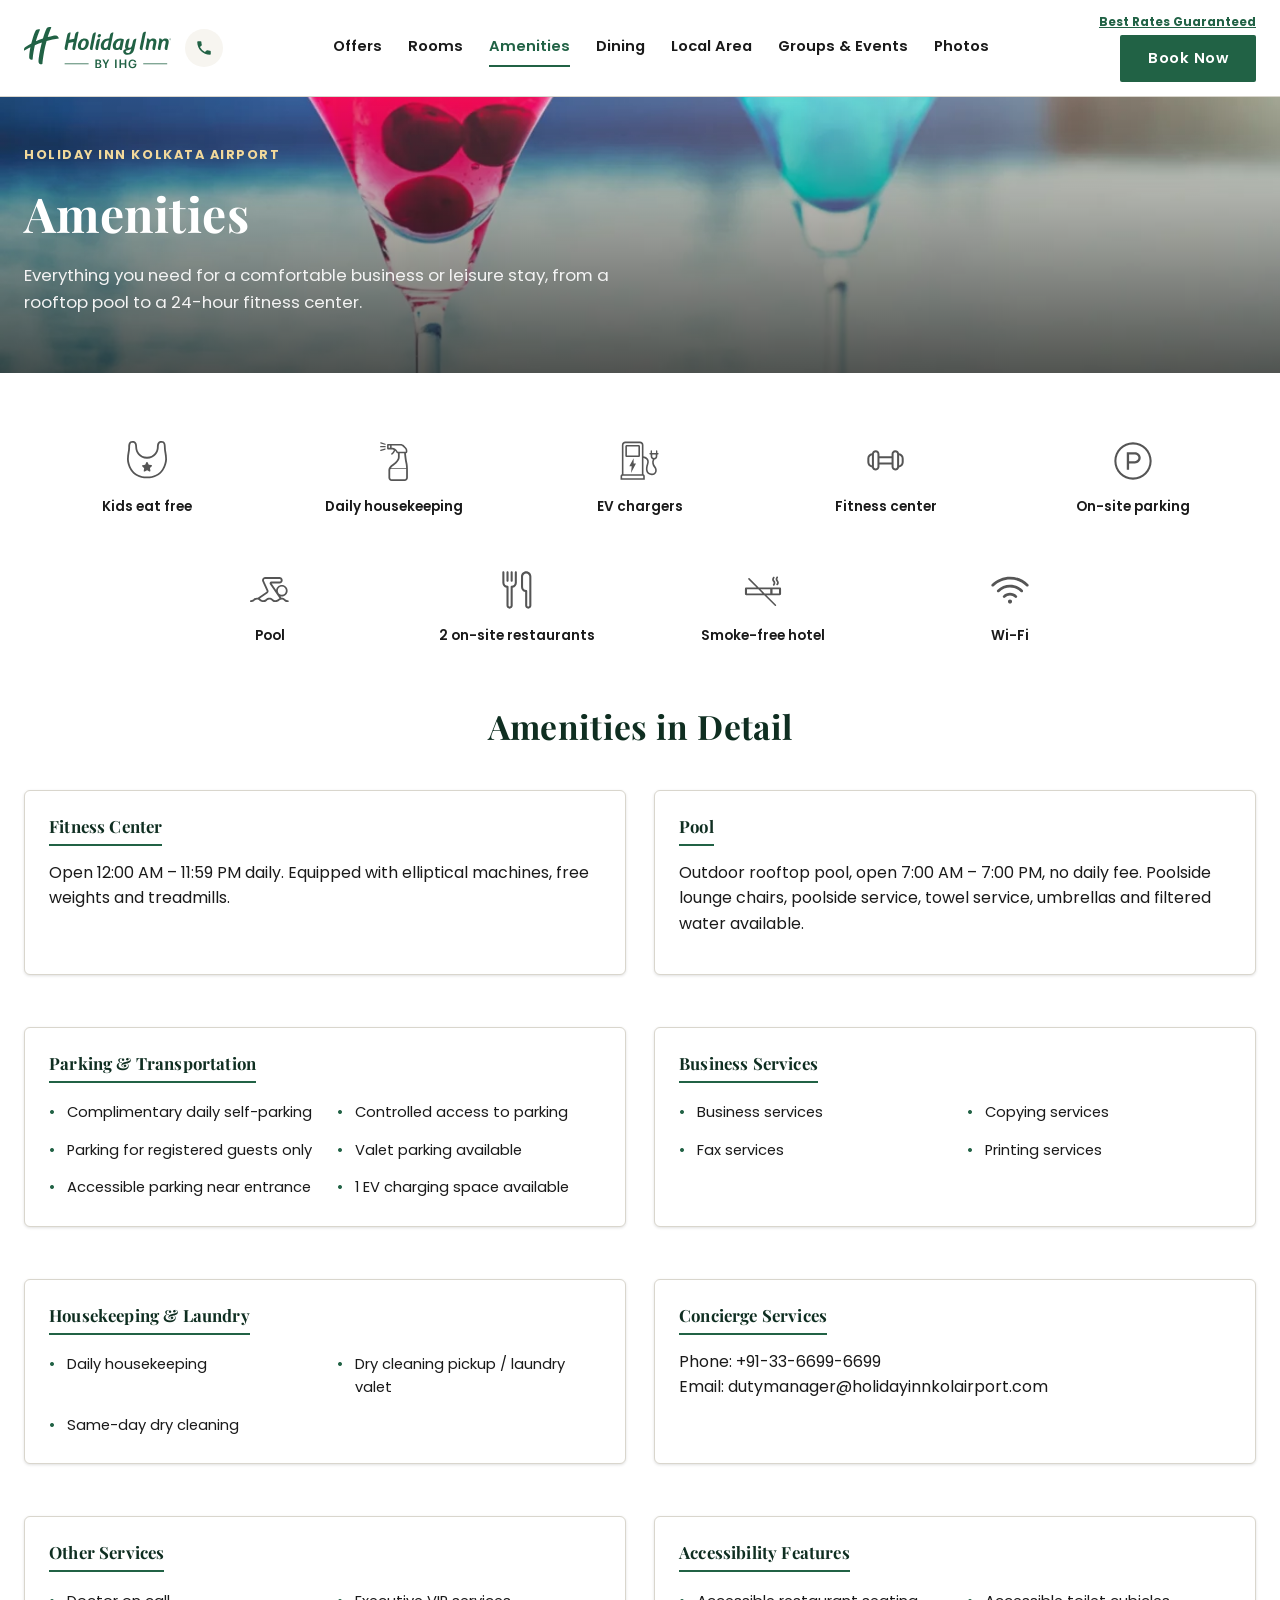
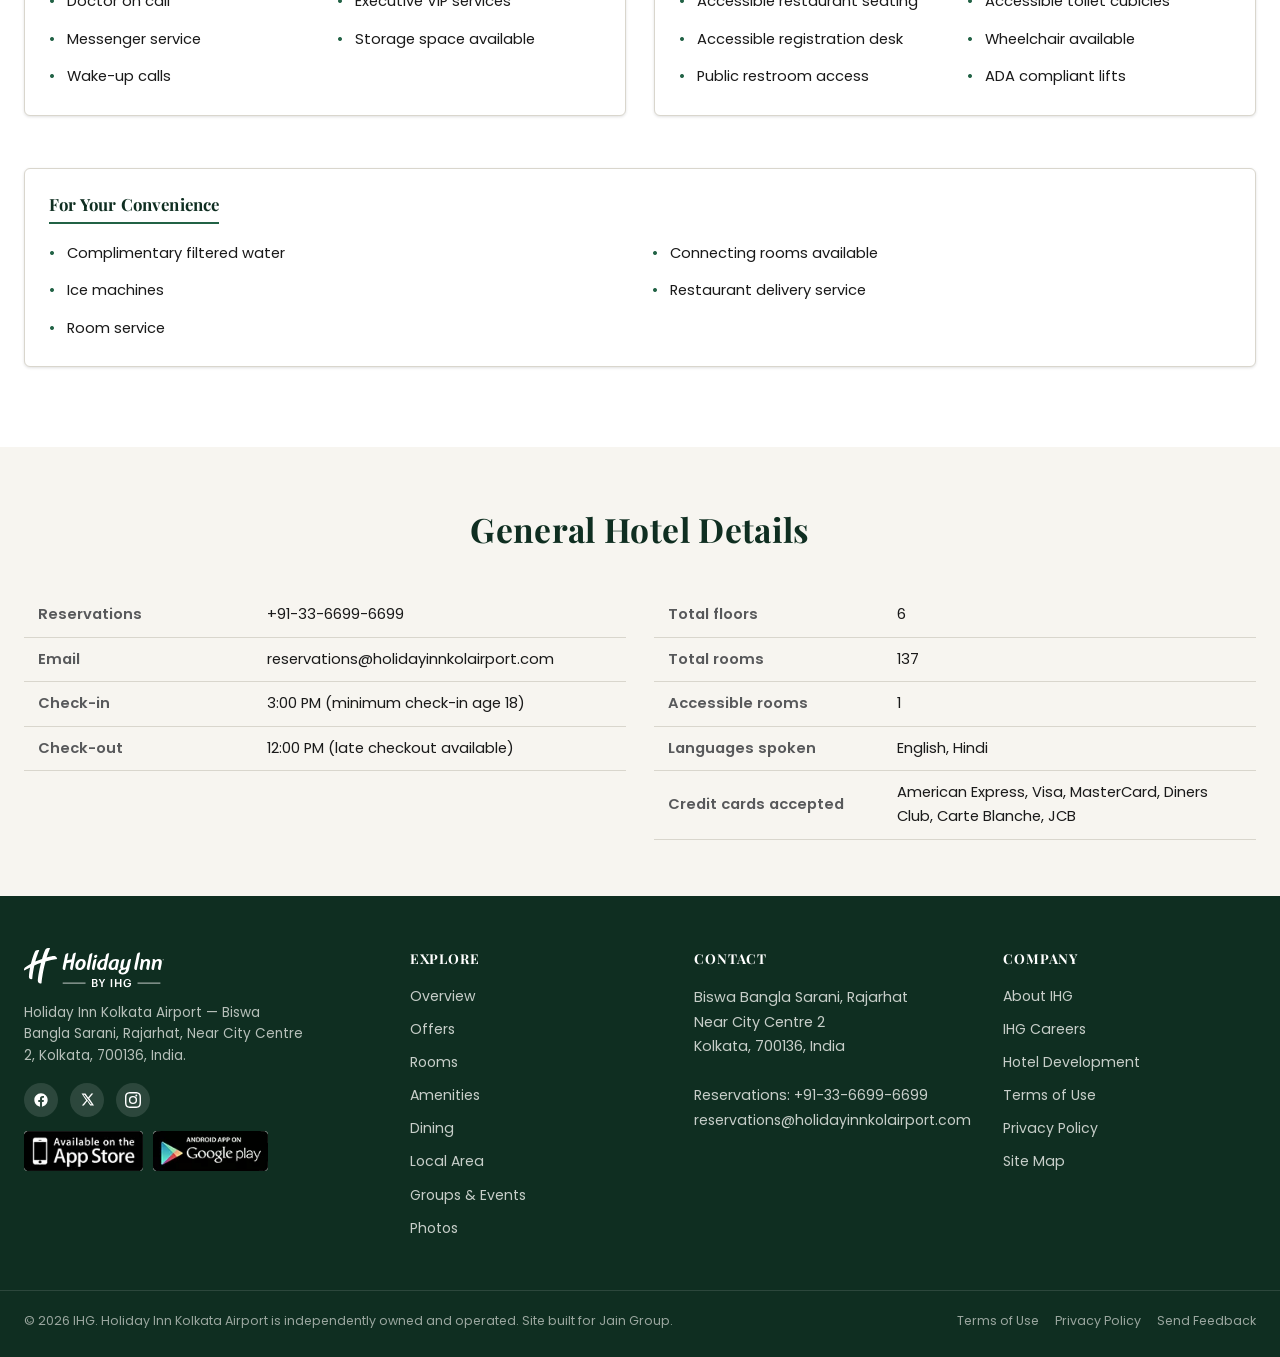
==== amenities.html @ 401a5717 "CC pritesh.zavery@ihg.com on every enquiry email alongside ai@thejaingroup.com Configurable via CC_E" ====
<!DOCTYPE html>
<html lang="en">
<head>
<!-- Google Tag Manager -->
<script>(function(w,d,s,l,i){w[l]=w[l]||[];w[l].push({'gtm.start':
new Date().getTime(),event:'gtm.js'});var f=d.getElementsByTagName(s)[0],
j=d.createElement(s),dl=l!='dataLayer'?'&l='+l:'';j.async=true;j.src=
'https://www.googletagmanager.com/gtm.js?id='+i+dl;f.parentNode.insertBefore(j,f);
})(window,document,'script','dataLayer','GTM-P3Q3MG9C');</script>
<!-- End Google Tag Manager -->
<meta charset="UTF-8">
<meta name="viewport" content="width=device-width, initial-scale=1.0">
<title>Amenities | Holiday Inn Kolkata Airport</title>
<meta name="description" content="Holiday Inn Kolkata Airport offers free Wi-Fi, a rooftop pool, fitness center and two on-site restaurants. Kids stay and eat free.">
<link rel="icon" href="assets/icons/favicon.png" type="image/png">
<link rel="canonical" href="https://holidayinnkolairport.com/amenities.html">
<meta name="robots" content="index, follow">
<meta property="og:type" content="website">
<meta property="og:site_name" content="Holiday Inn Kolkata Airport">
<meta property="og:title" content="Amenities | Holiday Inn Kolkata Airport">
<meta property="og:description" content="Holiday Inn Kolkata Airport offers free Wi-Fi, a rooftop pool, fitness center and two on-site restaurants. Kids stay and eat free.">
<meta property="og:url" content="https://holidayinnkolairport.com/amenities.html">
<meta property="og:image" content="https://holidayinnkolairport.com/assets/images/holiday-inn-kolkata-6541707615-2x1.jpg">
<meta name="twitter:card" content="summary_large_image">
<meta name="twitter:title" content="Amenities | Holiday Inn Kolkata Airport">
<meta name="twitter:description" content="Holiday Inn Kolkata Airport offers free Wi-Fi, a rooftop pool, fitness center and two on-site restaurants. Kids stay and eat free.">
<meta name="twitter:image" content="https://holidayinnkolairport.com/assets/images/holiday-inn-kolkata-6541707615-2x1.jpg">
<link rel="preconnect" href="https://fonts.googleapis.com">
<link rel="preconnect" href="https://fonts.gstatic.com" crossorigin>
<link href="https://fonts.googleapis.com/css2?family=Playfair+Display:wght@600;700&family=Poppins:wght@400;500;600;700&display=swap" rel="stylesheet">
<link rel="stylesheet" href="css/styles.css">

</head>
<body>
<!-- Google Tag Manager (noscript) -->
<noscript><iframe src="https://www.googletagmanager.com/ns.html?id=GTM-P3Q3MG9C"
height="0" width="0" style="display:none;visibility:hidden"></iframe></noscript>
<!-- End Google Tag Manager (noscript) -->

  <a class="skip-link" href="#main">Skip to main content</a>
  <header class="site-header">
    <div class="container header-inner">
      <div class="logo-group">
        <a href="index.html" class="logo-link" aria-label="Holiday Inn Kolkata Airport - Home">
          <img src="assets/icons/hi_logo.svg" alt="Holiday Inn by IHG">
        </a>
        <a href="tel:+913366996699" class="call-link" aria-label="Call Holiday Inn Kolkata Airport">
          <svg viewBox="0 0 24 24" width="18" height="18" fill="currentColor"><path d="M6.62 10.79a15.05 15.05 0 0 0 6.59 6.59l2.2-2.2a1 1 0 0 1 1.02-.24c1.12.37 2.33.57 3.57.57a1 1 0 0 1 1 1V20a1 1 0 0 1-1 1C10.61 21 3 13.39 3 4a1 1 0 0 1 1-1h3.5a1 1 0 0 1 1 1c0 1.24.2 2.45.57 3.57a1 1 0 0 1-.25 1.02l-2.2 2.2Z"/></svg>
        </a>
      </div>
      <nav class="main-nav" aria-label="Primary">
      <a href="offers.html" data-page="offers.html">Offers</a>
      <a href="rooms.html" data-page="rooms.html">Rooms</a>
      <a href="amenities.html" data-page="amenities.html" aria-current="page">Amenities</a>
      <a href="dining.html" data-page="dining.html">Dining</a>
      <a href="local-area.html" data-page="local-area.html">Local Area</a>
      <a href="events.html" data-page="events.html">Groups &amp; Events</a>
      <a href="photos.html" data-page="photos.html">Photos</a>
      </nav>
      <div class="header-cta">
        <button type="button" class="best-rate-link" data-scroll-target="#booking-widget">Best Rates Guaranteed</button>
        <button type="button" class="btn btn-primary" data-scroll-target="#booking-widget">Book Now</button>
      </div>
      <button class="nav-toggle" aria-label="Toggle navigation menu" aria-expanded="false"><span></span></button>
    </div>
  </header>
  <div class="nav-scrim"></div>
  <div class="mobile-book-bar">
    <div class="mbb-label">Best Rates Guaranteed</div>
    <button type="button" class="btn btn-primary btn-block" data-scroll-target="#booking-widget">Book Now</button>
  </div>

<main id="main">

  <section class="hero hero-small" style="background-image:url('assets/images/holiday-inn-kolkata-5002664314-4x3.jpg');">
    <div class="container hero-content">
      <div class="hero-eyebrow">Holiday Inn Kolkata Airport</div>
      <h1>Amenities</h1>
      <p class="lead">Everything you need for a comfortable business or leisure stay, from a rooftop pool to a 24-hour fitness center.</p>
    </div>
  </section>




  <section class="section">
    <div class="container">
      <div class="feature-grid-brick" style="margin-bottom:40px;">
        <div class="feature-card"><img src="assets/icons/icon-outline-kids-eat-free.svg" alt=""><span>Kids eat free</span></div>
        <div class="feature-card"><img src="assets/icons/icon-outline-housekeeping.svg" alt=""><span>Daily housekeeping</span></div>
        <div class="feature-card"><img src="assets/icons/icon-outline-ev-charge.svg" alt=""><span>EV chargers</span></div>
        <div class="feature-card"><img src="assets/icons/icon-outline-fitness-center.svg" alt=""><span>Fitness center</span></div>
        <div class="feature-card"><img src="assets/icons/icon-outline-parking.svg" alt=""><span>On-site parking</span></div>
        <div class="feature-card"><img src="assets/icons/icon-outline-pool.svg" alt=""><span>Pool</span></div>
        <div class="feature-card"><img src="assets/icons/icon-outline-restaurant.svg" alt=""><span>2 on-site restaurants</span></div>
        <div class="feature-card"><img src="assets/icons/icon-outline-non-smoking.svg" alt=""><span>Smoke-free hotel</span></div>
        <div class="feature-card"><img src="assets/icons/icon-outline-wifi.svg" alt=""><span>Wi-Fi</span></div>
      </div>

      <div class="section-head">
        <h2>Amenities in Detail</h2>
      </div>
      <div class="grid grid-2">
        <div class="amenity-block">
          <h3>Fitness Center</h3>
          <p>Open 12:00 AM &ndash; 11:59 PM daily. Equipped with elliptical machines, free weights and treadmills.</p>
        </div>
        <div class="amenity-block">
          <h3>Pool</h3>
          <p>Outdoor rooftop pool, open 7:00 AM &ndash; 7:00 PM, no daily fee. Poolside lounge chairs, poolside
          service, towel service, umbrellas and filtered water available.</p>
        </div>
        <div class="amenity-block" id="parking">
          <h3>Parking &amp; Transportation</h3>
          <ul class="amenity-list">
            <li>Complimentary daily self-parking</li><li>Controlled access to parking</li>
            <li>Parking for registered guests only</li><li>Valet parking available</li>
            <li>Accessible parking near entrance</li><li>1 EV charging space available</li>
          </ul>
        </div>
        <div class="amenity-block">
          <h3>Business Services</h3>
          <ul class="amenity-list">
            <li>Business services</li><li>Copying services</li><li>Fax services</li><li>Printing services</li>
          </ul>
        </div>
        <div class="amenity-block">
          <h3>Housekeeping &amp; Laundry</h3>
          <ul class="amenity-list">
            <li>Daily housekeeping</li><li>Dry cleaning pickup / laundry valet</li><li>Same-day dry cleaning</li>
          </ul>
        </div>
        <div class="amenity-block">
          <h3>Concierge Services</h3>
          <p>Phone: <a href="tel:+913366996699">+91-33-6699-6699</a><br>
          Email: <a href="mailto:dutymanager@holidayinnkolairport.com">dutymanager@holidayinnkolairport.com</a></p>
        </div>
        <div class="amenity-block">
          <h3>Other Services</h3>
          <ul class="amenity-list">
            <li>Doctor on call</li><li>Executive VIP services</li><li>Messenger service</li>
            <li>Storage space available</li><li>Wake-up calls</li>
          </ul>
        </div>
        <div class="amenity-block">
          <h3>Accessibility Features</h3>
          <ul class="amenity-list">
            <li>Accessible restaurant seating</li><li>Accessible toilet cubicles</li>
            <li>Accessible registration desk</li><li>Wheelchair available</li>
            <li>Public restroom access</li><li>ADA compliant lifts</li>
          </ul>
        </div>
        <div class="amenity-block" style="grid-column:1/-1;">
          <h3>For Your Convenience</h3>
          <ul class="amenity-list">
            <li>Complimentary filtered water</li><li>Connecting rooms available</li><li>Ice machines</li>
            <li>Restaurant delivery service</li><li>Room service</li>
          </ul>
        </div>
      </div>
    </div>
  </section>

  <section class="section section-alt">
    <div class="container">
      <div class="section-head"><h2>General Hotel Details</h2></div>
      <div class="grid grid-2">
        <div class="table-scroll">
        <table class="info-table">
          <tr><th>Reservations</th><td><a href="tel:+913366996699">+91-33-6699-6699</a></td></tr>
          <tr><th>Email</th><td><a href="mailto:reservations@holidayinnkolairport.com">reservations@holidayinnkolairport.com</a></td></tr>
          <tr><th>Check-in</th><td>3:00 PM (minimum check-in age 18)</td></tr>
          <tr><th>Check-out</th><td>12:00 PM (late checkout available)</td></tr>
        </table>
        </div>
        <div class="table-scroll">
        <table class="info-table">
          <tr><th>Total floors</th><td>6</td></tr>
          <tr><th>Total rooms</th><td>137</td></tr>
          <tr><th>Accessible rooms</th><td>1</td></tr>
          <tr><th>Languages spoken</th><td>English, Hindi</td></tr>
          <tr><th>Credit cards accepted</th><td>American Express, Visa, MasterCard, Diners Club, Carte Blanche, JCB</td></tr>
        </table>
        </div>
      </div>
    </div>
  </section>

</main>

  <footer class="site-footer">
    <div class="container footer-top">
      <div class="footer-brand">
        <img src="assets/icons/hi_logo.svg" alt="Holiday Inn by IHG">
        <p>Holiday Inn Kolkata Airport &mdash; Biswa Bangla Sarani, Rajarhat, Near City Centre 2, Kolkata, 700136, India.</p>
        <div class="footer-social">
          <a href="https://www.facebook.com/holidayinnkolairport/" target="_blank" rel="noopener" aria-label="Facebook"><svg viewBox="0 0 24 24" width="16" height="16" fill="currentColor"><path d="M22 12.06C22 6.5 17.52 2 12 2S2 6.5 2 12.06c0 5 3.66 9.15 8.44 9.94v-7.03H7.9v-2.91h2.54V9.85c0-2.5 1.49-3.89 3.78-3.89 1.1 0 2.24.2 2.24.2v2.47h-1.26c-1.24 0-1.63.77-1.63 1.56v1.87h2.78l-.44 2.91h-2.34V22c4.78-.79 8.44-4.94 8.44-9.94Z"/></svg></a>
          <a href="https://x.com/holidayinnkol" target="_blank" rel="noopener" aria-label="X (Twitter)"><svg viewBox="0 0 24 24" width="15" height="15" fill="currentColor"><path d="M18.24 2.5h3.02l-6.6 7.54 7.77 11.46h-6.08l-4.76-6.96-5.45 6.96H2.9l7.05-8.07L2.5 2.5h6.24l4.3 6.38 5.2-6.38Zm-1.06 17.1h1.67L7.13 4.31H5.34l11.84 15.29Z"/></svg></a>
          <a href="https://www.instagram.com/holidayinnkolkataairport/" target="_blank" rel="noopener" aria-label="Instagram"><svg viewBox="0 0 24 24" width="16" height="16" fill="currentColor"><path d="M12 2.16c3.2 0 3.58.01 4.85.07 1.17.05 1.8.24 2.22.41.56.22.96.48 1.38.9.42.42.68.82.9 1.38.17.42.36 1.05.41 2.22.06 1.27.07 1.65.07 4.85s-.01 3.58-.07 4.85c-.05 1.17-.24 1.8-.41 2.22-.22.56-.48.96-.9 1.38-.42.42-.82.68-1.38.9-.42.17-1.05.36-2.22.41-1.27.06-1.64.07-4.85.07s-3.58-.01-4.85-.07c-1.17-.05-1.8-.24-2.22-.41-.56-.22-.96-.48-1.38-.9-.42-.42-.68-.82-.9-1.38-.17-.42-.36-1.05-.41-2.22-.06-1.27-.07-1.64-.07-4.85s.01-3.58.07-4.85c.05-1.17.24-1.8.41-2.22.22-.56.48-.96.9-1.38.42-.42.82-.68 1.38-.9.42-.17 1.05-.36 2.22-.41 1.27-.06 1.65-.07 4.85-.07ZM12 0C8.74 0 8.33.01 7.05.07c-1.28.06-2.15.26-2.91.56-.79.31-1.46.72-2.13 1.39C1.24 2.7.83 3.37.52 4.15c-.3.76-.5 1.63-.56 2.91C-.01 8.33 0 8.74 0 12s.01 3.67.07 4.95c.06 1.28.26 2.15.56 2.91.31.79.72 1.46 1.39 2.13.67.67 1.34 1.08 2.13 1.39.76.3 1.63.5 2.91.56C8.33 23.99 8.74 24 12 24s3.67-.01 4.95-.07c1.28-.06 2.15-.26 2.91-.56.79-.31 1.46-.72 2.13-1.39.67-.67 1.08-1.34 1.39-2.13.3-.76.5-1.63.56-2.91.06-1.28.07-1.69.07-4.95s-.01-3.67-.07-4.95c-.06-1.28-.26-2.15-.56-2.91a5.6 5.6 0 0 0-1.39-2.13A5.6 5.6 0 0 0 19.86.63c-.76-.3-1.63-.5-2.91-.56C15.67.01 15.26 0 12 0Zm0 5.84A6.16 6.16 0 1 0 18.16 12 6.16 6.16 0 0 0 12 5.84Zm0 10.16A4 4 0 1 1 16 12a4 4 0 0 1-4 4Zm6.41-10.85a1.44 1.44 0 1 1-1.44-1.44 1.44 1.44 0 0 1 1.44 1.44Z"/></svg></a>
        </div>
        <div class="footer-badges">
          <a href="https://www.ihg.com/content/us/en/support/mobile" target="_blank" rel="noopener"><img src="assets/icons/app-store-badge.png" alt="Download on the App Store"></a>
          <a href="https://www.ihg.com/content/us/en/support/mobile" target="_blank" rel="noopener"><img src="assets/icons/google-play-badge.png" alt="Get it on Google Play"></a>
        </div>
      </div>
      <div class="footer-col">
        <h4>Explore</h4>
        <ul>
          <li><a href="index.html">Overview</a></li>
          <li><a href="offers.html">Offers</a></li>
          <li><a href="rooms.html">Rooms</a></li>
          <li><a href="amenities.html">Amenities</a></li>
          <li><a href="dining.html">Dining</a></li>
          <li><a href="local-area.html">Local Area</a></li>
          <li><a href="events.html">Groups &amp; Events</a></li>
          <li><a href="photos.html">Photos</a></li>
        </ul>
      </div>
      <div class="footer-col">
        <h4>Contact</h4>
        <address>
          Biswa Bangla Sarani, Rajarhat<br>Near City Centre 2<br>Kolkata, 700136, India<br><br>
          Reservations: <a href="tel:+913366996699">+91-33-6699-6699</a><br>
          <a href="mailto:reservations@holidayinnkolairport.com">reservations@holidayinnkolairport.com</a>
        </address>
      </div>
      <div class="footer-col">
        <h4>Company</h4>
        <ul>
          <li><a href="https://www.ihg.com/content/us/en/about/brands" target="_blank" rel="noopener">About IHG</a></li>
          <li><a href="https://careers.ihg.com/en/" target="_blank" rel="noopener">IHG Careers</a></li>
          <li><a href="https://development.ihg.com/" target="_blank" rel="noopener">Hotel Development</a></li>
          <li><a href="https://www.ihg.com/content/us/en/customer-care/tc" target="_blank" rel="noopener">Terms of Use</a></li>
          <li><a href="https://www.ihg.com/content/us/en/customer-care/privacy-and-cookie-center" target="_blank" rel="noopener">Privacy Policy</a></li>
          <li><a href="https://www.ihg.com/holidayinn/content/us/en/support/site-map" target="_blank" rel="noopener">Site Map</a></li>
        </ul>
      </div>
    </div>
    <div class="container footer-bottom">
      <span>&copy; 2026 IHG. Holiday Inn Kolkata Airport is independently owned and operated. Site built for Jain Group.</span>
      <ul>
        <li><a href="https://www.ihg.com/content/us/en/customer-care/tc" target="_blank" rel="noopener">Terms of Use</a></li>
        <li><a href="https://www.ihg.com/content/us/en/customer-care/privacy-and-cookie-center" target="_blank" rel="noopener">Privacy Policy</a></li>
        <li><a href="mailto:ai@thejaingroup.com">Send Feedback</a></li>
      </ul>
    </div>
  </footer>


  <div class="modal-overlay" id="booking-modal">
    <div class="modal-box" role="dialog" aria-modal="true" aria-labelledby="modal-title">
      <button type="button" class="modal-close" aria-label="Close">&times;</button>
      <h2 id="modal-title">Complete Your Enquiry</h2>
      <p class="modal-sub">Tell us a little about your stay and our reservations team will confirm availability and the best rate for you.</p>
      <div class="form-summary"></div>
      <form novalidate method="POST" id="enquiry-form">
        <input type="hidden" name="_subject" value="New Enquiry - Holiday Inn Kolkata Airport">
        <input type="hidden" name="_template" value="table">
        <input type="hidden" name="_captcha" value="false">
        <input type="text" name="_honey" style="display:none" tabindex="-1" autocomplete="off">
        <input type="hidden" name="_next" value="">
        <input type="hidden" name="_cc" value="" data-field="_cc">
        <input type="hidden" name="Enquiry Type" data-field="enquiry_type">
        <input type="hidden" name="Arrival Date" data-field="arrival">
        <input type="hidden" name="Departure Date" data-field="departure">
        <input type="hidden" name="Rooms &amp; Guests" data-field="rooms_guests">
        <input type="hidden" name="Interested In" data-field="interested_in">
        <input type="hidden" name="Submitted From Page" data-field="page">
        <p class="form-error"></p>
        <div class="form-group">
          <label for="f-name">Full Name *</label>
          <input type="text" id="f-name" name="Full Name" data-field="name" autocomplete="name" placeholder="e.g. Priya Sharma" required>
          <p class="field-error" data-for="name"></p>
        </div>
        <div class="form-group">
          <label for="f-phone">Phone Number *</label>
          <input type="tel" id="f-phone" name="Phone Number" data-field="phone" autocomplete="tel" inputmode="numeric" maxlength="10" placeholder="e.g. 9876543210" required>
          <p class="field-error" data-for="phone"></p>
        </div>
        <div class="form-group">
          <label for="f-email">Email Address *</label>
          <input type="email" id="f-email" name="Email Address" data-field="email" autocomplete="email" placeholder="e.g. you@example.com" required>
          <p class="field-error" data-for="email"></p>
        </div>
        <div class="agreement">
          <input type="checkbox" id="f-agree" data-field="agree" checked required>
          <label for="f-agree">I agree to be contacted by Holiday Inn Kolkata Airport by phone, SMS or email about this enquiry. *</label>
        </div>
        <button type="submit" class="btn btn-primary btn-block">Book Now</button>
        <p class="form-status"></p>
      </form>
    </div>
  </div>


<script src="js/config.js"></script>
<script src="js/main.js"></script>
</body>
</html>
---- css/styles.css ----
/* ==========================================================================
   Holiday Inn Kolkata Airport — site stylesheet
   Rebuilt for Jain Group. Brand green sampled from the official HI logo.
   ========================================================================== */

:root {
  --hi-green: #216245;
  --hi-green-dark: #163f2d;
  --hi-green-darker: #0f2e21;
  --hi-black: #1a1a1a;
  --hi-gold: #b7893f;
  --hi-cream: #f7f5f0;
  --hi-grey: #58595b;
  --hi-grey-light: #e7e5e0;
  --hi-border: #d9d6cd;
  --hi-white: #ffffff;
  --hi-red: #b3261e;
  --max-width: 1280px;
  --radius: 6px;
  --shadow-sm: 0 1px 3px rgba(0,0,0,.12);
  --shadow-md: 0 6px 24px rgba(0,0,0,.16);
  --font-body: "Poppins", "Segoe UI", Roboto, Helvetica, Arial, sans-serif;
  --font-head: "Playfair Display", Georgia, "Times New Roman", serif;
}

* { box-sizing: border-box; }
html { scroll-behavior: smooth; }
/* NOTE: deliberately no "overflow-x: hidden" here - Chrome breaks
   "position: sticky" on any descendant when overflow-x is set to anything
   but visible on html/body (this is what was stopping the navbar from
   sticking). The real overflow sources (long emails/phone numbers in
   grids, tables and cards) are fixed directly at the source below instead. */
body { max-width: 100%; }
/* Kill the default blue/grey tap-highlight box mobile browsers flash on
   every tap (that's the "element turns blue when clicked" you're seeing),
   and replace the default focus ring with a subtler brand-green one that
   still shows up for keyboard users. */
* { -webkit-tap-highlight-color: transparent; }
a, button, input, .btn, .card, .feature-card, .rg-button, .nav-toggle { outline: none; }
a:focus-visible, button:focus-visible, input:focus-visible,
.card:focus-visible, .feature-card:focus-visible, .nav-toggle:focus-visible {
  outline: 2px solid var(--hi-green);
  outline-offset: 2px;
}
body {
  margin: 0;
  font-family: var(--font-body);
  color: var(--hi-black);
  background: var(--hi-white);
  line-height: 1.6;
  -webkit-font-smoothing: antialiased;
}
img { max-width: 100%; display: block; }
a { color: inherit; text-decoration: none; }
ul { margin: 0; padding: 0; list-style: none; }
h1, h2, h3, h4 { font-family: var(--font-head); margin: 0 0 .5em; font-weight: 700; color: var(--hi-green-darker); letter-spacing: .01em; }
p { margin: 0 0 1em; overflow-wrap: break-word; }
.container { max-width: var(--max-width); margin: 0 auto; padding: 0 24px; }
.visually-hidden {
  position: absolute; width: 1px; height: 1px; overflow: hidden;
  clip: rect(0 0 0 0); white-space: nowrap;
}
.skip-link {
  position: absolute; left: -999px; top: 0; background: var(--hi-green);
  color: #fff; padding: 10px 16px; z-index: 2000; border-radius: 0 0 6px 0;
}
.skip-link:focus { left: 0; }

/* ---------- Buttons ---------- */
.btn {
  display: inline-block;
  border: none;
  cursor: pointer;
  font-family: var(--font-body);
  font-weight: 600;
  letter-spacing: .03em;
  padding: 13px 28px;
  border-radius: 2px;
  font-size: .92rem;
  text-align: center;
  transition: background .15s ease, transform .1s ease;
}
.btn:active { transform: translateY(1px); }
.btn-primary { background: var(--hi-green); color: #fff; }
.btn-primary:hover { background: var(--hi-green-dark); }
.btn-outline { background: transparent; border: 2px solid var(--hi-green); color: var(--hi-green); }
.btn-outline:hover { background: var(--hi-green); color: #fff; }
.btn-block { width: 100%; }
.btn-gold { background: var(--hi-gold); color: #fff; }
.btn-gold:hover { background: #96702f; }

/* ---------- Header ---------- */
/* Sticky has to live on the outer .site-header, not .header-inner: a sticky
   element can only "float" within its own parent's box, and .site-header
   used to be exactly as tall as .header-inner, leaving it nowhere to
   stick - so it just scrolled away like normal content. */
.site-header {
  background: #fff;
  position: sticky;
  top: 0;
  z-index: 650; /* must stay above .main-nav (600) so the toggle button
                   (and its X icon) is never hidden behind the open menu */
}

.header-inner {
  display: flex;
  align-items: center;
  justify-content: space-between;
  padding-top: 14px;
  padding-bottom: 14px;
  gap: 20px;
  background: #fff;
  border-bottom: 1px solid var(--hi-border);
}
.logo-group { display: flex; align-items: center; gap: 14px; flex-shrink: 0; }
.logo-link { display: flex; align-items: center; flex-shrink: 0; }
.logo-link img { height: 42px; width: auto; }
.call-link {
  display: flex; align-items: center; justify-content: center; flex-shrink: 0;
  width: 38px; height: 38px; border-radius: 50%;
  background: var(--hi-cream); color: var(--hi-green);
}
.call-link:hover { background: var(--hi-green); color: #fff; }
.main-nav { display: flex; align-items: center; gap: 26px; flex-wrap: wrap; }
.main-nav a {
  font-size: .92rem;
  font-weight: 600;
  color: var(--hi-black);
  padding: 6px 0;
  border-bottom: 2px solid transparent;
  white-space: nowrap;
}
.main-nav a:hover,
.main-nav a[aria-current="page"] { color: var(--hi-green); border-color: var(--hi-green); }

.header-cta { display: flex; flex-direction: column; align-items: flex-end; gap: 4px; flex-shrink: 0; }
.best-rate-link {
  font-size: .74rem;
  font-weight: 700;
  color: var(--hi-green);
  text-decoration: underline;
  cursor: pointer;
  background: none;
  border: none;
  padding: 0;
  font-family: var(--font-body);
}
.nav-toggle {
  display: none;
  background: none;
  border: none;
  cursor: pointer;
  padding: 6px;
  position: relative; /* z-index only applies to positioned elements - without
                          this the toggle stayed hidden/unclickable behind the
                          open .main-nav panel (which has z-index: 600) */
  z-index: 650;
}
.nav-toggle span, .nav-toggle span::before, .nav-toggle span::after {
  display: block; width: 24px; height: 2px; background: var(--hi-black);
  position: relative; transition: transform .2s ease, opacity .2s ease, top .2s ease;
}
.nav-toggle span::before, .nav-toggle span::after { content: ""; position: absolute; left: 0; }
.nav-toggle span::before { top: -7px; }
.nav-toggle span::after { top: 7px; }
/* Open state: hamburger morphs into an X */
.nav-toggle.open span { background: transparent; }
.nav-toggle.open span::before { top: 0; transform: rotate(45deg); }
.nav-toggle.open span::after { top: 0; transform: rotate(-45deg); }

/* Fixed bottom "Book Now" bar - shown only on mobile/tablet (see breakpoint below) */
.mobile-book-bar {
  display: none;
  position: fixed;
  left: 0; right: 0; bottom: 0;
  z-index: 550;
  background: #fff;
  border-top: 1px solid var(--hi-border);
  box-shadow: 0 -4px 16px rgba(0,0,0,.14);
  padding: 8px 16px calc(8px + env(safe-area-inset-bottom, 0px));
  text-align: center;
}
.mbb-label { font-size: .72rem; font-weight: 700; color: var(--hi-green); margin-bottom: 6px; }
.mobile-book-bar .btn { padding: 12px 20px; }

/* ---------- Hero ---------- */
.hero {
  position: relative;
  min-height: 420px;
  background-size: cover;
  background-position: center;
  display: flex;
  align-items: flex-end;
  color: #fff;
}
.hero::after {
  content: "";
  position: absolute; inset: 0;
  background: linear-gradient(180deg, rgba(0,0,0,.05) 0%, rgba(0,0,0,.65) 100%);
}
.hero-content { position: relative; z-index: 1; padding-top: 48px; padding-bottom: 40px; width: 100%; }
.hero-eyebrow { text-transform: uppercase; letter-spacing: .12em; font-weight: 700; font-size: .8rem; color: #f2d99b; margin-bottom: 10px; }
.hero h1 { color: #fff; font-size: clamp(1.9rem, 4vw, 3rem); margin-bottom: 10px; }
.hero p.lead { max-width: 640px; font-size: 1.05rem; color: #f3f3f3; }
.hero-small { min-height: 260px; }

.stars {
  position: relative; display: inline-block; font-size: 1.3rem; line-height: 1;
  letter-spacing: 2px; color: var(--hi-grey-light);
}
.stars::before { content: "\2605\2605\2605\2605\2605"; }
.stars-fg {
  position: absolute; left: 0; top: 0; display: inline-block; overflow: hidden;
  white-space: nowrap; width: var(--fill); color: var(--hi-gold);
}
.rating-score { display: block; color: var(--hi-green-darker); font-weight: 700; font-size: 1.2rem; margin-top: 2px; }
.rating-max { font-weight: 400; color: var(--hi-grey); font-size: .85rem; }
.rating-label { display: block; color: var(--hi-grey); font-size: .68rem; text-transform: uppercase; letter-spacing: .05em; margin-top: 2px; }

/* Tagline + guest rating - its own dedicated, centered section between the
   booking widget and the Overview section (matches the real site's
   heading-then-rating pairing in spirit, without crowding either the hero
   photo or the heading text where it kept colliding on narrow screens). */
.tagline-rating-section {
  background: #fff;
  border-bottom: 1px solid var(--hi-border);
  padding: 32px 0;
}
.tagline-rating-inner {
  display: flex; flex-direction: column; align-items: center; text-align: center; gap: 18px;
}
.tagline-centered {
  display: flex; align-items: center; gap: 10px; margin: 0;
  font-weight: 700; font-size: clamp(1.2rem, 2.8vw, 1.6rem);
  color: var(--hi-green-darker);
}
.tagline-centered svg { color: var(--hi-gold); flex-shrink: 0; }
.tagline-divider { width: 64px; height: 3px; background: var(--hi-gold); border-radius: 2px; }
.rating-row {
  display: flex; align-items: center; justify-content: center;
  flex-wrap: wrap; gap: 10px 14px; text-align: center;
}
.rating-row .stars { font-size: 1.5rem; }
.rating-row .rating-score { display: inline; font-size: 1.3rem; margin-top: 0; }
.rating-row .rating-label {
  display: inline; margin-top: 0; padding-left: 14px; border-left: 1px solid var(--hi-border);
}

/* ---------- Booking widget ---------- */
.booking-widget-wrap {
  background: var(--hi-cream);
  border-bottom: 1px solid var(--hi-border);
}
.booking-widget {
  position: relative;
  margin: -46px auto 0;
  max-width: 1040px;
  background: #fff;
  border-radius: var(--radius);
  box-shadow: var(--shadow-md);
  padding: 22px;
  display: flex;
  flex-wrap: wrap;
  gap: 16px;
  align-items: end;
  z-index: 5;
}
.bw-field { flex: 1 1 200px; min-width: 170px; max-width: 100%; position: relative; }
.bw-field label {
  display: block; font-size: .72rem; font-weight: 700; text-transform: uppercase;
  letter-spacing: .05em; color: var(--hi-grey); margin-bottom: 6px;
}
.bw-field input[type="date"],
.bw-field .rg-button {
  width: 100%;
  padding: 12px 14px;
  border: 1px solid var(--hi-border);
  border-radius: 4px;
  font-size: .95rem;
  font-family: inherit;
  background: #fff;
  cursor: pointer;
  text-align: left;
  color: var(--hi-black);
}
.bw-field input[type="date"]:focus,
.bw-field .rg-button:focus { outline: 2px solid var(--hi-green); outline-offset: 1px; }
.bw-cta { flex: 0 0 auto; }
.bw-cta .btn { width: 100%; padding: 13px 30px; }

.rg-panel {
  display: none;
  position: absolute;
  top: calc(100% + 6px);
  left: 0;
  width: 280px;
  max-width: 90vw;
  background: #fff;
  border: 1px solid var(--hi-border);
  border-radius: var(--radius);
  box-shadow: var(--shadow-md);
  padding: 16px;
  z-index: 20;
}
.rg-panel.open { display: block; }
.rg-row { display: flex; align-items: center; justify-content: space-between; padding: 8px 0; border-bottom: 1px solid var(--hi-grey-light); }
.rg-row:last-of-type { border-bottom: none; }
.rg-row-label { font-size: .88rem; font-weight: 600; }
.rg-row-sub { font-size: .72rem; color: var(--hi-grey); }
.rg-stepper { display: flex; align-items: center; gap: 10px; }
.rg-stepper button {
  width: 28px; height: 28px; border-radius: 50%; border: 1px solid var(--hi-green);
  background: #fff; color: var(--hi-green); font-size: 1rem; cursor: pointer; line-height: 1;
}
.rg-stepper button:disabled { opacity: .35; cursor: not-allowed; }
.rg-stepper span { min-width: 18px; text-align: center; font-weight: 700; }
.rg-done { margin-top: 10px; width: 100%; }

/* ---------- Sections ---------- */
.section { padding: 56px 0; }
.section-alt { background: var(--hi-cream); }
.section-head { max-width: 720px; margin: 0 auto 36px; text-align: center; }
.section-head h2 { font-size: clamp(1.5rem, 3vw, 2.1rem); }
.section-head p { color: var(--hi-grey); }

.grid { display: grid; gap: 28px; }
.grid > * { min-width: 0; } /* prevent long unbreakable content (emails, phone numbers) from forcing grid tracks to overflow */
.grid-2 { grid-template-columns: repeat(2, minmax(0, 1fr)); }
.grid-3 { grid-template-columns: repeat(3, minmax(0, 1fr)); }
.grid-4 { grid-template-columns: repeat(4, minmax(0, 1fr)); }

/* Feature icons - brick/pyramid layout: 5 in first row, 4 centered below */
.feature-grid-brick { display: flex; flex-wrap: wrap; justify-content: center; gap: 28px 0; }
.feature-card {
  text-align: center;
  padding: 12px 10px;
  flex: 0 0 20%;
  max-width: 20%;
}
.feature-card img { width: 40px; height: 40px; margin: 0 auto 12px; }
.feature-card span { font-size: .85rem; font-weight: 600; }

.overview-split { display: grid; grid-template-columns: 1.1fr .9fr; gap: 40px; align-items: center; }
.overview-split img { border-radius: var(--radius); box-shadow: var(--shadow-sm); }

.card {
  background: #fff;
  border: 1px solid var(--hi-border);
  border-radius: var(--radius);
  overflow: hidden;
  box-shadow: var(--shadow-sm);
  display: flex;
  flex-direction: column;
}
.card img { aspect-ratio: 4/3; object-fit: cover; width: 100%; }
.card-body { padding: 18px 20px; display: flex; flex-direction: column; gap: 8px; flex: 1; }
.card-body h3 { font-size: 1.1rem; margin-bottom: 2px; }
.card-body .meta { font-size: .8rem; color: var(--hi-grey); text-transform: uppercase; letter-spacing: .03em; }
.card-body p { color: var(--hi-grey); font-size: .92rem; margin-bottom: 6px; }
.card-body .card-cta { margin-top: auto; }

.tag-row { display: flex; flex-wrap: wrap; gap: 6px; margin: 4px 0; }
.tag {
  background: var(--hi-cream);
  border: 1px solid var(--hi-border);
  border-radius: 20px;
  padding: 3px 12px;
  font-size: .72rem;
  color: var(--hi-grey);
}

/* Amenity blocks - card treatment so blocks of plain text read as sections */
.amenity-block {
  background: #fff;
  border: 1px solid var(--hi-border);
  border-radius: var(--radius);
  padding: 22px 24px;
  margin-bottom: 24px;
  box-shadow: var(--shadow-sm);
}
.amenity-block h3 { border-bottom: 2px solid var(--hi-green); display: inline-block; padding-bottom: 4px; margin-bottom: 14px; font-size: 1.05rem; }
.amenity-list { display: grid; grid-template-columns: repeat(2, minmax(0, 1fr)); gap: 6px 24px; }
.amenity-list li { font-size: .92rem; padding: 4px 0; position: relative; padding-left: 18px; color: var(--hi-black); overflow-wrap: break-word; }
.amenity-list li::before { content: "•"; color: var(--hi-green); position: absolute; left: 0; font-weight: 700; }

.table-scroll { width: 100%; overflow-x: auto; }
.info-table { width: 100%; border-collapse: collapse; font-size: .92rem; table-layout: fixed; }
.info-table th, .info-table td { text-align: left; padding: 10px 14px; border-bottom: 1px solid var(--hi-border); }
.info-table td { overflow-wrap: anywhere; }
.info-table th { width: 38%; color: var(--hi-grey); font-weight: 600; }

.offer-badge {
  position: absolute; top: 14px; left: 14px; background: var(--hi-gold); color: #fff;
  font-size: .7rem; font-weight: 700; padding: 4px 10px; border-radius: 3px; letter-spacing: .04em;
}
.card-media { position: relative; }

/* ---------- Photos page: quick-jump tabs + per-category sections ---------- */
.gallery-tabs { display: flex; flex-wrap: wrap; gap: 10px; justify-content: center; margin-bottom: 8px; }
.gallery-tabs a {
  display: inline-block;
  border: 1px solid var(--hi-border);
  background: #fff;
  padding: 9px 20px;
  border-radius: 24px;
  font-weight: 600;
  font-size: .85rem;
  cursor: pointer;
  color: var(--hi-grey);
}
.gallery-tabs a:hover { background: var(--hi-green); color: #fff; border-color: var(--hi-green); }
.photo-section { padding: 40px 0; }
.photo-section:not(:last-child) { border-bottom: 1px solid var(--hi-border); }
.photo-section h2 { text-align: center; margin-bottom: 24px; }
.gallery-grid { display: grid; grid-template-columns: repeat(4, 1fr); gap: 14px; }
.gallery-grid figure { margin: 0; border-radius: var(--radius); overflow: hidden; cursor: zoom-in; position: relative; background: var(--hi-grey-light); }
.gallery-grid img { aspect-ratio: 4/3; object-fit: cover; width: 100%; transition: transform .3s; }
.gallery-grid figure:hover img { transform: scale(1.06); }
.gallery-grid figcaption {
  position: absolute; left: 0; right: 0; bottom: 0; padding: 8px 10px;
  background: linear-gradient(0deg, rgba(0,0,0,.7), transparent);
  color: #fff; font-size: .75rem; opacity: 0; transition: opacity .2s;
}
.gallery-grid figure:hover figcaption { opacity: 1; }

.lightbox {
  display: none; position: fixed; inset: 0; background: rgba(0,0,0,.9); z-index: 3000;
  align-items: center; justify-content: center; padding: 30px;
}
.lightbox.open { display: flex; }
.lightbox img { max-width: 90vw; max-height: 82vh; border-radius: 4px; }
.lightbox-caption { color: #fff; text-align: center; margin-top: 14px; font-size: .9rem; }
.lightbox-close, .lightbox-nav {
  position: absolute; background: rgba(255,255,255,.12); border: none; color: #fff;
  width: 44px; height: 44px; border-radius: 50%; cursor: pointer; font-size: 1.3rem;
}
.lightbox-close { top: 20px; right: 20px; }
.lightbox-prev { left: 20px; top: 50%; transform: translateY(-50%); }
.lightbox-next { right: 20px; top: 50%; transform: translateY(-50%); }

/* Map */
.map-wrap { border-radius: var(--radius); overflow: hidden; box-shadow: var(--shadow-sm); border: 1px solid var(--hi-border); min-width: 0; }
.map-wrap iframe { width: 100%; height: 360px; border: 0; display: block; max-width: 100%; }

/* Contact / address card */
.contact-card { background: var(--hi-cream); border-radius: var(--radius); padding: 26px; border: 1px solid var(--hi-border); min-width: 0; }
.contact-card h3 { margin-bottom: 14px; }
.contact-card dl { display: grid; grid-template-columns: auto minmax(0, 1fr); gap: 6px 14px; font-size: .92rem; }
.contact-card dt { font-weight: 700; color: var(--hi-grey); }
.contact-card dd { margin: 0; overflow-wrap: anywhere; }

/* ---------- Modal (booking inquiry form) ---------- */
.modal-overlay {
  display: none; position: fixed; inset: 0; background: rgba(10,20,15,.55);
  z-index: 4000; align-items: center; justify-content: center; padding: 20px;
}
.modal-overlay.open { display: flex; }
.modal-box {
  background: #fff; border-radius: 8px; max-width: 480px; width: 100%;
  max-height: 92vh; overflow-y: auto; padding: 32px 28px 26px; position: relative;
  box-shadow: var(--shadow-md);
}
.modal-close {
  position: absolute; top: 14px; right: 14px; background: none; border: none;
  font-size: 1.4rem; cursor: pointer; color: var(--hi-grey); line-height: 1;
}
.modal-box h2 { font-size: 1.4rem; margin-bottom: 4px; }
.modal-sub { color: var(--hi-grey); font-size: .88rem; margin-bottom: 20px; }
.form-group { margin-bottom: 14px; }
.form-group label { display: block; font-size: .82rem; font-weight: 700; margin-bottom: 6px; }
.form-group input {
  width: 100%; padding: 11px 13px; border: 1px solid var(--hi-border); border-radius: 4px; font-size: .95rem; font-family: inherit;
}
.form-group input:focus { outline: 2px solid var(--hi-green); outline-offset: 1px; }
.form-group input.invalid { border-color: var(--hi-red); }
.field-error { color: var(--hi-red); font-size: .74rem; margin: 5px 0 0; min-height: 0; }
.form-summary {
  background: var(--hi-cream); border: 1px solid var(--hi-border); border-radius: 4px;
  padding: 10px 14px; font-size: .82rem; color: var(--hi-grey); margin-bottom: 18px;
}
.agreement {
  display: flex; gap: 8px; align-items: flex-start; margin: 14px 0;
  font-size: .72rem; line-height: 1.4; color: var(--hi-grey);
}
.agreement input {
  margin: 2px 0 0; width: 13px; height: 13px; flex-shrink: 0; accent-color: var(--hi-green); cursor: pointer;
}
.agreement label { cursor: pointer; }
.form-error { color: var(--hi-red); font-size: .8rem; margin-bottom: 10px; display: none; }
.form-error.show { display: block; }
.form-status { font-size: .85rem; margin-top: 10px; text-align: center; }

/* ---------- Footer ---------- */
.site-footer { background: var(--hi-green-darker); color: #d8ddd9; padding: 52px 0 0; font-size: .9rem; }
.footer-top { display: grid; grid-template-columns: 1.4fr repeat(3, 1fr); gap: 32px; padding-bottom: 40px; border-bottom: 1px solid rgba(255,255,255,.12); }
.footer-brand img { height: 40px; margin-bottom: 14px; filter: brightness(0) invert(1); }
.footer-brand p { color: #b7c0ba; font-size: .85rem; max-width: 280px; }
.footer-social { display: flex; gap: 12px; margin-top: 16px; }
.footer-social a {
  width: 34px; height: 34px; border-radius: 50%; background: rgba(255,255,255,.12);
  display: flex; align-items: center; justify-content: center; flex-shrink: 0; color: #fff;
  line-height: 0;
}
.footer-social svg { display: block; }
.footer-col h4 { color: #fff; font-size: .85rem; text-transform: uppercase; letter-spacing: .06em; margin-bottom: 16px; }
.footer-col ul li { margin-bottom: 10px; }
.footer-col a { color: #c7cec9; font-size: .88rem; }
.footer-col a:hover { color: #fff; text-decoration: underline; }
.footer-col address { font-style: normal; color: #c7cec9; line-height: 1.7; }
.footer-badges { display: flex; gap: 10px; margin-top: 14px; flex-wrap: wrap; }
.footer-badges img { height: 40px; width: auto; border-radius: 4px; filter: none; }
.footer-bottom {
  display: flex; align-items: center; justify-content: space-between; flex-wrap: wrap; gap: 10px;
  padding-top: 20px; padding-bottom: 26px; color: #9aa69f; font-size: .78rem;
}
.footer-bottom ul { display: flex; flex-wrap: wrap; gap: 16px; }
.footer-bottom a { color: #9aa69f; }
.footer-bottom a:hover { color: #fff; }

/* ---------- Thank you page ---------- */
.ty-wrap { min-height: 70vh; display: flex; align-items: center; justify-content: center; padding: 60px 24px; text-align: center; }
.ty-box { max-width: 520px; }
.ty-icon {
  width: 74px; height: 74px; border-radius: 50%; background: var(--hi-green); color: #fff;
  display: flex; align-items: center; justify-content: center; margin: 0 auto 20px; font-size: 2.2rem;
}
.ty-box h1 { font-size: 1.9rem; }
.ty-box p { color: var(--hi-grey); }

/* ---------- Responsive ---------- */

/* Hamburger nav + mobile bottom booking bar. This breakpoint is deliberately
   wider than a typical "tablet" cutoff: the header holds a logo, 7 nav links
   and two CTA buttons, and that content starts wrapping onto a second line
   well before 860px (the old, too-narrow threshold). Switching to the
   hamburger earlier, at 1180px, means the nav is never seen wrapping. */
@media (max-width: 1180px) {
  .header-cta { display: none; }
  .nav-toggle { display: inline-flex; }
  .main-nav {
    position: fixed; top: 0; right: -100%; height: 100vh; width: 78%; max-width: 320px;
    background: #fff; flex-direction: column; align-items: flex-start; padding: 90px 28px 28px;
    box-shadow: -8px 0 30px rgba(0,0,0,.2); transition: right .25s ease; gap: 6px; overflow-y: auto;
    z-index: 600;
  }
  .main-nav.open { right: 0; }
  .main-nav a { width: 100%; padding: 12px 0; border-bottom: 1px solid var(--hi-grey-light); }
  .nav-scrim { display: none; position: fixed; inset: 0; background: rgba(0,0,0,.4); z-index: 400; }
  .nav-scrim.open { display: block; }
  .mobile-book-bar { display: block; }
  body { padding-bottom: 86px; } /* keep page content clear of the fixed bottom bar */
}
@media (max-width: 1024px) {
  .overview-split { grid-template-columns: 1fr; }
  .grid-4 { grid-template-columns: repeat(2, minmax(0, 1fr)); }
  .grid-3 { grid-template-columns: repeat(2, minmax(0, 1fr)); }
  .footer-top { grid-template-columns: 1fr 1fr; }
  .gallery-grid { grid-template-columns: repeat(3, 1fr); }
  .feature-card { flex: 0 0 25%; max-width: 25%; }
}
@media (max-width: 860px) {
  .feature-card { flex: 0 0 33.33%; max-width: 33.33%; }
}
@media (max-width: 720px) {
  .grid-2, .grid-3, .grid-4 { grid-template-columns: minmax(0, 1fr); }
  .gallery-grid { grid-template-columns: repeat(2, 1fr); }
  .booking-widget { flex-direction: column; align-items: stretch; margin-top: -30px; gap: 14px; }
  /* .bw-field's "flex: 1 1 200px" sets a 200px *width* basis for the normal
     row layout - once the widget stacks into a column above, that same
     200px becomes a HEIGHT basis instead, forcing every field to 200px tall
     with huge gaps between them. Switch to an auto (content-sized) basis. */
  .bw-field { flex: 1 1 auto; }
  .amenity-list { grid-template-columns: minmax(0, 1fr); }
  .footer-top { grid-template-columns: 1fr; }
  .hero { min-height: 340px; }
  .section { padding: 40px 0; }
}
@media (max-width: 480px) {
  .gallery-grid { grid-template-columns: 1fr 1fr; }
  .modal-box { padding: 26px 18px 20px; }
  .feature-card { flex: 0 0 50%; max-width: 50%; }
  .mbb-label { font-size: .68rem; }
  .hero { min-height: 300px; }
  .hero-small { min-height: 220px; }
  .hero-content { padding-top: 30px; padding-bottom: 26px; }
  .hero p.lead { font-size: .95rem; }
  .logo-link img { height: 34px; }
  .tagline-rating-section { padding: 24px 0; }
  .tagline-rating-inner { gap: 14px; }
  .rating-row { gap: 6px 10px; }
  .rating-row .stars { font-size: 1.15rem; }
  .rating-row .rating-score { font-size: 1.05rem; }
  .rating-row .rating-label { font-size: .62rem; padding-left: 10px; }
}
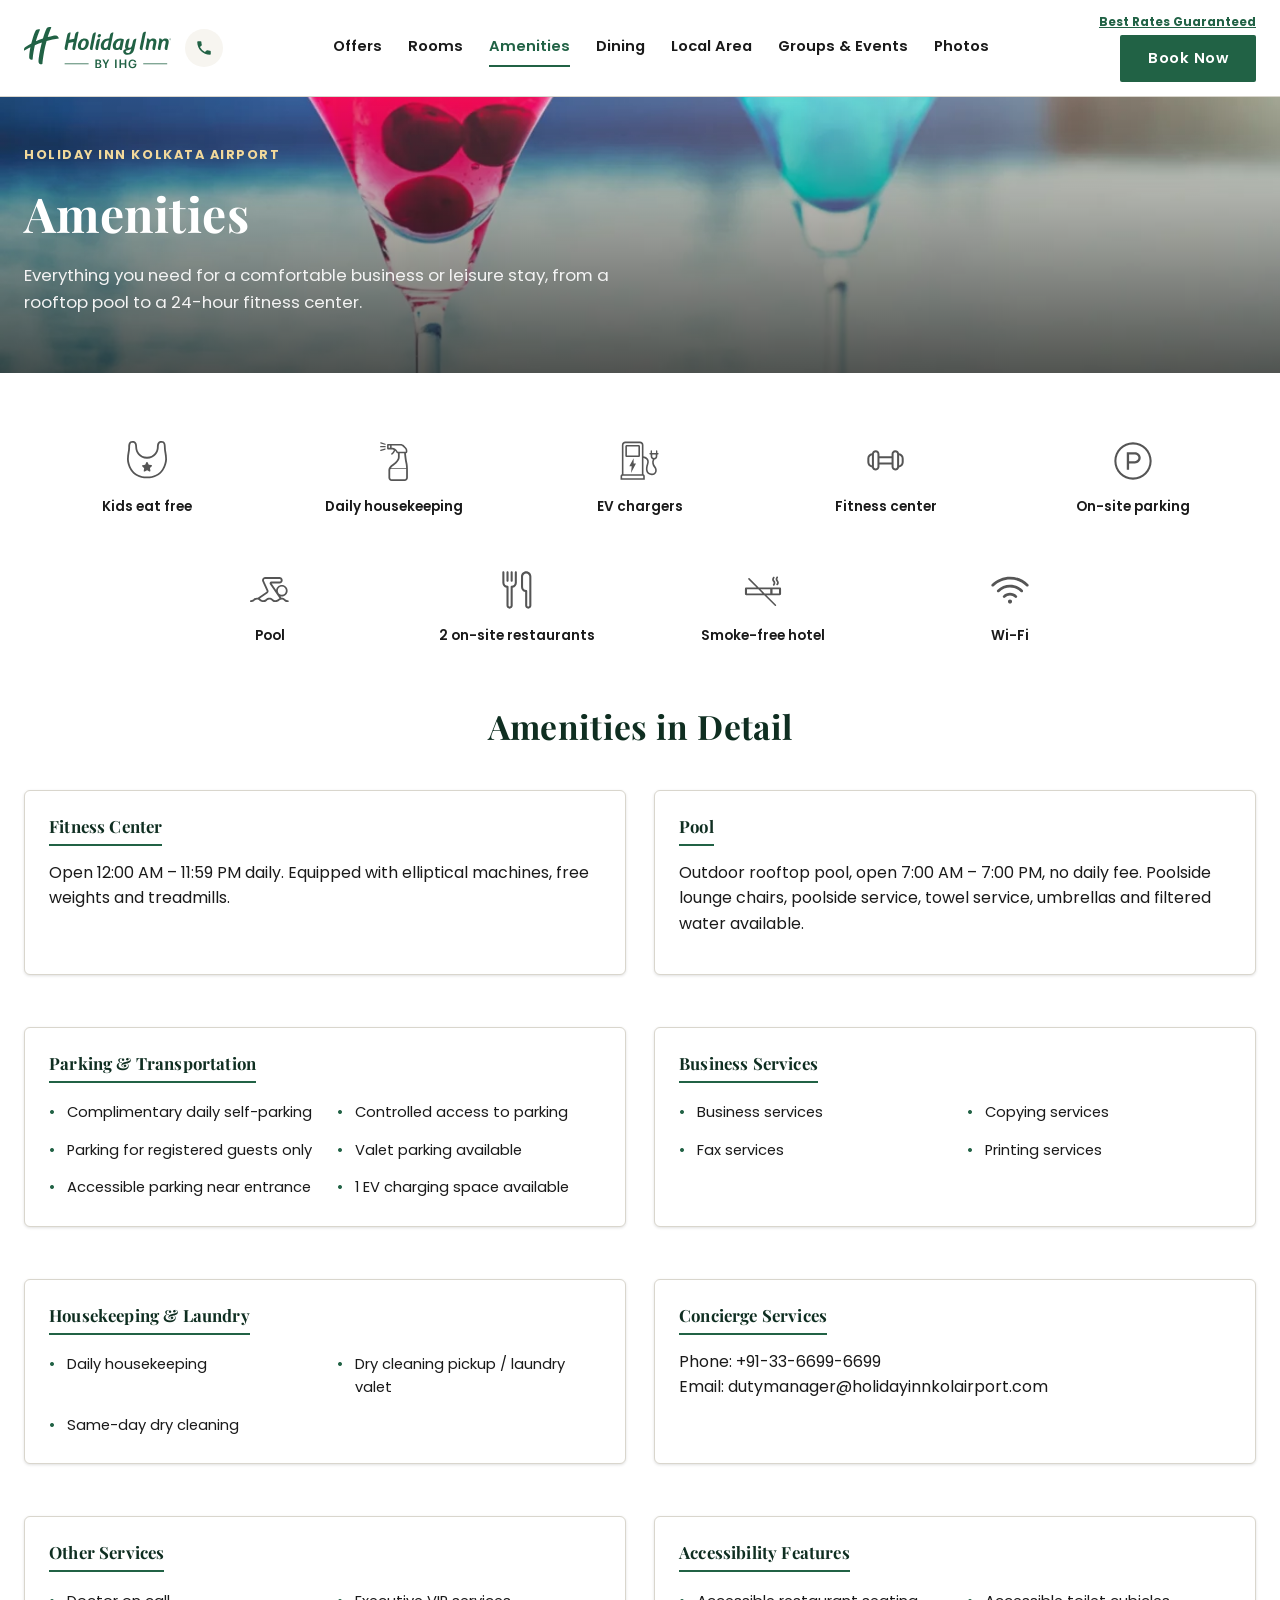
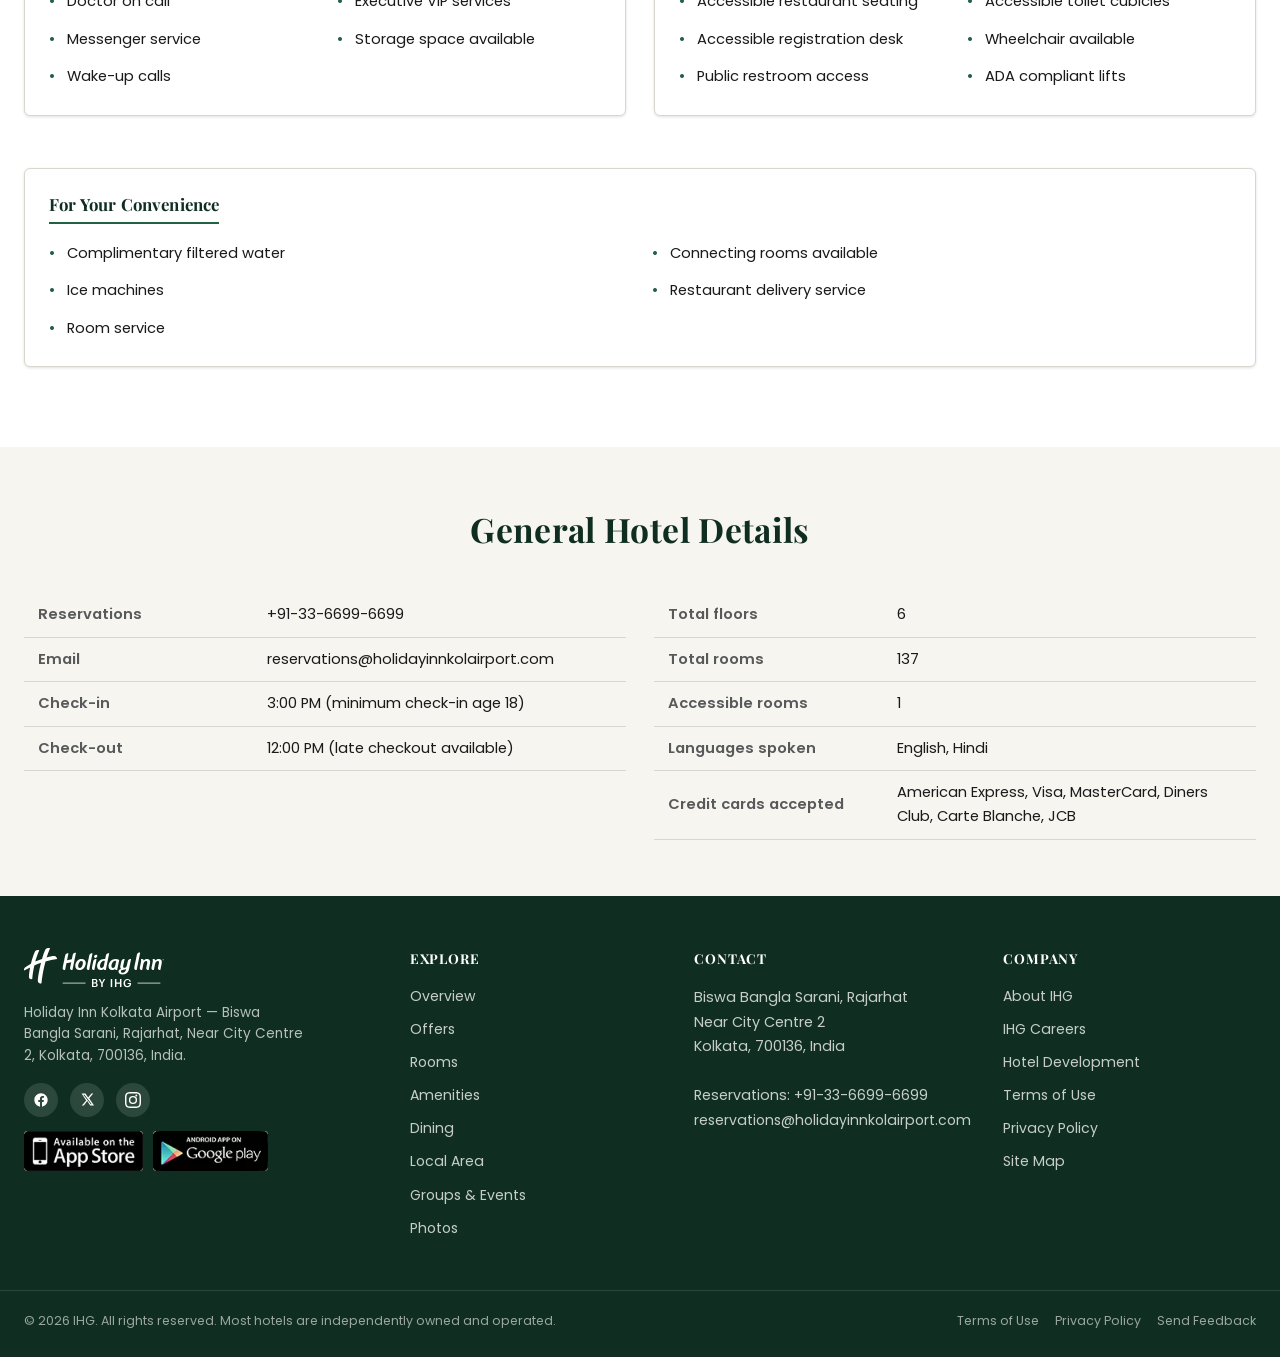
==== commit 5e7f8124: "Update footer copyright line on all pages "Holiday Inn Kolkata Airport is independently owned and op" ====
--- a/amenities.html
+++ b/amenities.html
@@ -237,7 +237,7 @@
       </div>
     </div>
     <div class="container footer-bottom">
-      <span>&copy; 2026 IHG. Holiday Inn Kolkata Airport is independently owned and operated. Site built for Jain Group.</span>
+      <span>&copy; 2026 IHG. All rights reserved. Most hotels are independently owned and operated.</span>
       <ul>
         <li><a href="https://www.ihg.com/content/us/en/customer-care/tc" target="_blank" rel="noopener">Terms of Use</a></li>
         <li><a href="https://www.ihg.com/content/us/en/customer-care/privacy-and-cookie-center" target="_blank" rel="noopener">Privacy Policy</a></li>
--- a/css/styles.css
+++ b/css/styles.css
@@ -230,11 +230,10 @@
   display: flex; flex-direction: column; align-items: center; text-align: center; gap: 18px;
 }
 .tagline-centered {
-  display: flex; align-items: center; gap: 10px; margin: 0;
+  margin: 0; text-align: center;
   font-weight: 700; font-size: clamp(1.2rem, 2.8vw, 1.6rem);
   color: var(--hi-green-darker);
 }
-.tagline-centered svg { color: var(--hi-gold); flex-shrink: 0; }
 .tagline-divider { width: 64px; height: 3px; background: var(--hi-gold); border-radius: 2px; }
 .rating-row {
   display: flex; align-items: center; justify-content: center;
@@ -591,4 +590,10 @@
   .rating-row .stars { font-size: 1.15rem; }
   .rating-row .rating-score { font-size: 1.05rem; }
   .rating-row .rating-label { font-size: .62rem; padding-left: 10px; }
-}
+  /* The Overview paragraphs use the browser's plain 16px default with a
+     1.6 line-height - fine on desktop, but on a narrow phone that renders
+     as a wall of text several screens tall. Sized noticeably smaller and
+     tighter than the rest of the site's mobile body copy on purpose, since
+     this is two full paragraphs back to back, not a short card blurb. */
+  .overview-split p { font-size: .85rem; line-height: 1.45; }
+}
